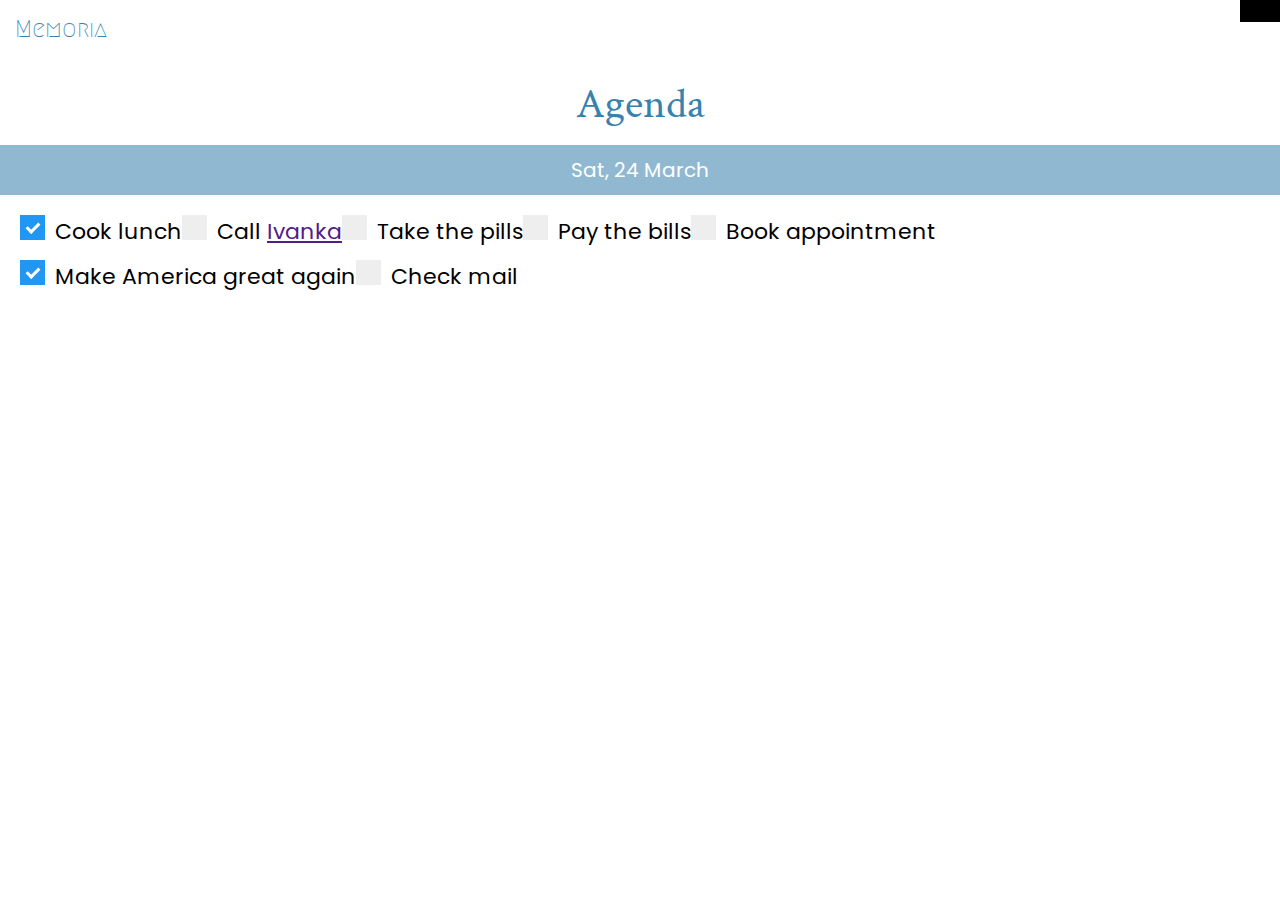
==== src/agenda.html @ 5b6e1f50 "agenda" ====
<!DOCTYPE html>
<html lang="en">
  <head>
    <link
      rel="stylesheet"
      href="https://use.fontawesome.com/releases/v5.7.2/css/all.css"
      integrity="sha384-fnmOCqbTlWIlj8LyTjo7mOUStjsKC4pOpQbqyi7RrhN7udi9RwhKkMHpvLbHG9Sr"
      crossorigin="anonymous"
    />
    <link rel="stylesheet" href="../styles.css" />

    <title>CSS Template</title>
    <meta charset="utf-8" />
    <meta name="viewport" content="width=device-width, initial-scale=1" />
  </head>
  <body onload="getAppointments()">
    <div class="topnav">
      <a href="javascript:void(0);" class="icon" onclick="myFunction()">
        <i class="fas fa-bars"></i>
      </a>
      <p id="logo">Memoria</p>
      <div id="links">
        <a href="#diary">Diary</a>
        <a href="#health">Health</a>
        <a href="#agenda">Agenda</a>
        <a href="#friends-family">Friends & Family</a>
        <a href="#leisure">Leisure</a>
        <a href="#community">My community</a>
      </div>
    </div>

    <div class="greet-text">
      <h1 style="margin-bottom:20px"><span> Agenda </span></h1>
    </div>

    <div class="calendar">
      <p class="alignleft">
        <i style="text-align: left" class="far fa-arrow-alt-circle-left"></i>
      </p>
      <p class="aligncenter">Sat, 24 March</p>
      <p class="alignright"><i class="far fa-arrow-alt-circle-right"></i></p>
    </div>

    <div class="agenda-container">
      <label class="agenda"
        >Cook lunch
        <input type="checkbox" checked="checked" />
        <span class="checkmark"></span>
      </label>
      <label class="agenda"
        >Call <a href="">Ivanka</a>
        <input type="checkbox" />
        <span class="checkmark"></span>
      </label>
      <label class="agenda"
        >Take the pills
        <input type="checkbox" />
        <span class="checkmark"></span>
      </label>
      <label class="agenda"
        >Pay the bills
        <input type="checkbox" />
        <span class="checkmark"></span>
      </label>
      <label class="agenda"
        >Book appointment
        <input type="checkbox" />
        <span class="checkmark"></span>
      </label>
      <label class="agenda"
        >Make America great again
        <input type="checkbox" checked="checked"/>
        <span class="checkmark"></span>
      </label>
      <label class="agenda"
        >Check mail
        <input type="checkbox" />
        <span class="checkmark"></span>
      </label>
    </div>

    <script src="../script.js"></script>
  </body>
</html>
---- styles.css ----
@import url('https://fonts.googleapis.com/css?family=Crimson+Text:300,400,400i,600,600i,700,700i|Megrim|Poppins:400,400i,500,500i,600,600i,700,700i');

* {
    margin: 0;
    padding: 0;
    box-sizing: border-box;
    font-family: 'Poppins', sans-serif;
}

  body {
    background-color: white;
    text-align: center;
  }

  .topnav {
    overflow: hidden;
    /* background-color: slategray; */
    position: relative;
  }

  .topnav a {
    color: white;
    padding: 14px 16px;
    text-decoration: none;
    font-size: 17px;
    display: block;
  }

  .topnav #links {
    display: none;
  }

  .topnav a.icon {
    background: black;
    display: block;
    position: absolute;
    right: 0;
    top: 0;
    padding: 11px 20px;
  }

  .topnav > a > i {
    font-size: 30px;
    color: rgb(102, 101, 101);
    margin-top: 10px;
  }

  .topnav a:hover {
    background-color: white;
    color: black;
  }
  
  #links {
    background-color: #3882AE;
  }

  #logo {
    /* background-color: #3882AE; */
    color: #3882AE;
    font-family: 'Megrim', cursive;
    font-size: 1.5rem;
    padding: 15px;
    float: left;
  }

  .greet-text {
    margin-top: 30px;
    color: #3882AE;
  }

  .greet-text > h1 {
    color: #C4C4C4;
    margin-bottom: 10px;
    font-family: 'Crimson Text', serif;
    line-height: 32px;
    font-weight: 200;
    font-size: 1.7rem;
  }

  .greet-text > h1 > span {
    color: #3882AE;
    font-size: 2.7rem;
    font-family: 'Crimson Text', serif;
  }

  .greet-text > h2 {
    margin-bottom: 10px;
    color: #C4C4C4;
    font-family: 'Crimson Text', serif;
    font-weight: 300;
    font-size: 1.7rem;
  }

  .greet-text > h3 {
    margin-bottom: 10px;
    padding: 10px;
    color: #C4C4C4;
    font-family: 'Crimson Text', serif;
    font-weight: 300;
    font-size: 1.4rem;
  }

  .greet-text > h3 > span {
    font-style: italic;
    font-weight: 600;
    font-size: 1.2rem;
  }

  .greet-text > i {
    font-size: 3rem;
    margin-bottom: 15px;
  }

  .greet-text > p {
    margin: 50px auto 20px auto;
    color: #3882AE;
    font-size: 1.4rem;
    font-weight: 700;
    font-family: 'Poppins', sans-serif;
  }

  .plan-list > div > p {
    line-height: 30px;
    font-family: 'Poppins', sans-serif; 
    margin: 10px 0 10px 0;
    font-size: 1rem;
  }

  .plan-list > div > p > a:visited {
    color: #3882AE;
  }

  .plan-list {
    text-align: left;
    list-style-position: inside;
    line-height: 50px;
}

.plan-list > div > img {
  height: 30px;
  float: left;
  margin-left: 20px;
  margin-right: 15px;
  line-height: 0px;
  color: blue;
}

  .greet-text > img {
    height: 70px;
    margin: 10px;
  }

  .greet-text > h5 {
    margin-top: 0px;
    margin-bottom: 40px;
  }

  .questions {
    background-color: rgb(144, 185, 209);
    margin-top: 30px;
    padding: 20px;
  }

  .questions > button {
    background-color: white;
    border-radius: 10px;
    width: 45vw;
    height: 30px;
    margin-bottom: 20px;
    font-size: 0.8rem;
  }

  .questions > p {
    font-size: 1.1rem;
    padding: 10px;
  }

/*   Health */
.selectable {
  background-color: rgb(189, 216, 231);
  border-radius: 5px;
  padding: 10px;
  margin: 10px 10px 0px 10px !important;
  width: 95%;
}

.medsList {
  display: none;
  list-style: none;
  margin: 10px 0px;
}

.medsList .medsItem.checked {
  color:lightslategray;
  text-decoration: line-through;
  background-color: lightgray;
}

.medsItem {
  margin: auto;
  width: 95%;
  height: 100px;
  text-align: left;
  margin-top: 10px;
  padding: 10px;
  border-radius: 5px;
  border: 1px solid;
  border-color:rgb(139, 133, 133);
}

.medsItemText {
  display:inline-block; 
  margin-top: 5%;
}

.pillImage {
  float: right;
  height: 70px;
  width: 70px;
}

.appoinmentsList {
 margin: 10px 10px;
 display: none;
 text-align: left;
}

.appListItem{
  border-radius: 5px;
  border: 1px solid;
  border-color:rgb(139, 133, 133);
  padding: 10px;
  margin-bottom: 5px;
}

.contactDoctor {
  padding: 10px;
  width: 95%;
  margin: auto;
  border-radius: 5px;
}

.contactIcon {
    font-size: 36px;
    color: #3882AE;
    background-color: yellow;
    border-radius: 50%;
    border: 2px #3882AE solid;
    width: 60px;
    height: 60px;
    display: inline-block;
    margin: 10px 20px;
}

/* Agenda */
.calendar {
  background-color: rgb(144, 185, 209);
  padding: 10px;
  display: inline-flex;
  width: 100%;
  font-size: 20px;
  color: white;
}

.alignleft {
  float: left;
  width:20%;
  text-align:left;
}
.aligncenter {
  float: left;
  width:60%;
  text-align:center;
}
.alignright {
 float: left;
 width:20%;
 text-align:right;
}

.agenda-container {
  margin: 20px;
}

.agenda {
  display: block;
  position: relative;
  padding-left: 35px;
  margin-bottom: 12px;
  float: left;
  text-align: left;
  font-size: 22px;
  -webkit-user-select: none;
  -moz-user-select: none;
  -ms-user-select: none;
  user-select: none;
}

.agenda input {
  position: absolute;
  opacity: 0;
  cursor: pointer;
  height: 0;
  width: 0;
}

.checkmark {
  position: absolute;
  top: 0;
  left: 0;
  height: 25px;
  width: 25px;
  background-color: #eee;
}

.agenda input:checked ~ .checkmark {
  background-color: #2196F3;
}

.checkmark:after {
  content: "";
  position: absolute;
  display: none;
}

.agenda input:checked ~ .checkmark:after {
  display: block;
}

.agenda .checkmark:after {
  left: 9px;
  top: 5px;
  width: 5px;
  height: 10px;
  border: solid white;
  border-width: 0 3px 3px 0;
  -webkit-transform: rotate(45deg);
  -ms-transform: rotate(45deg);
  transform: rotate(45deg);
}
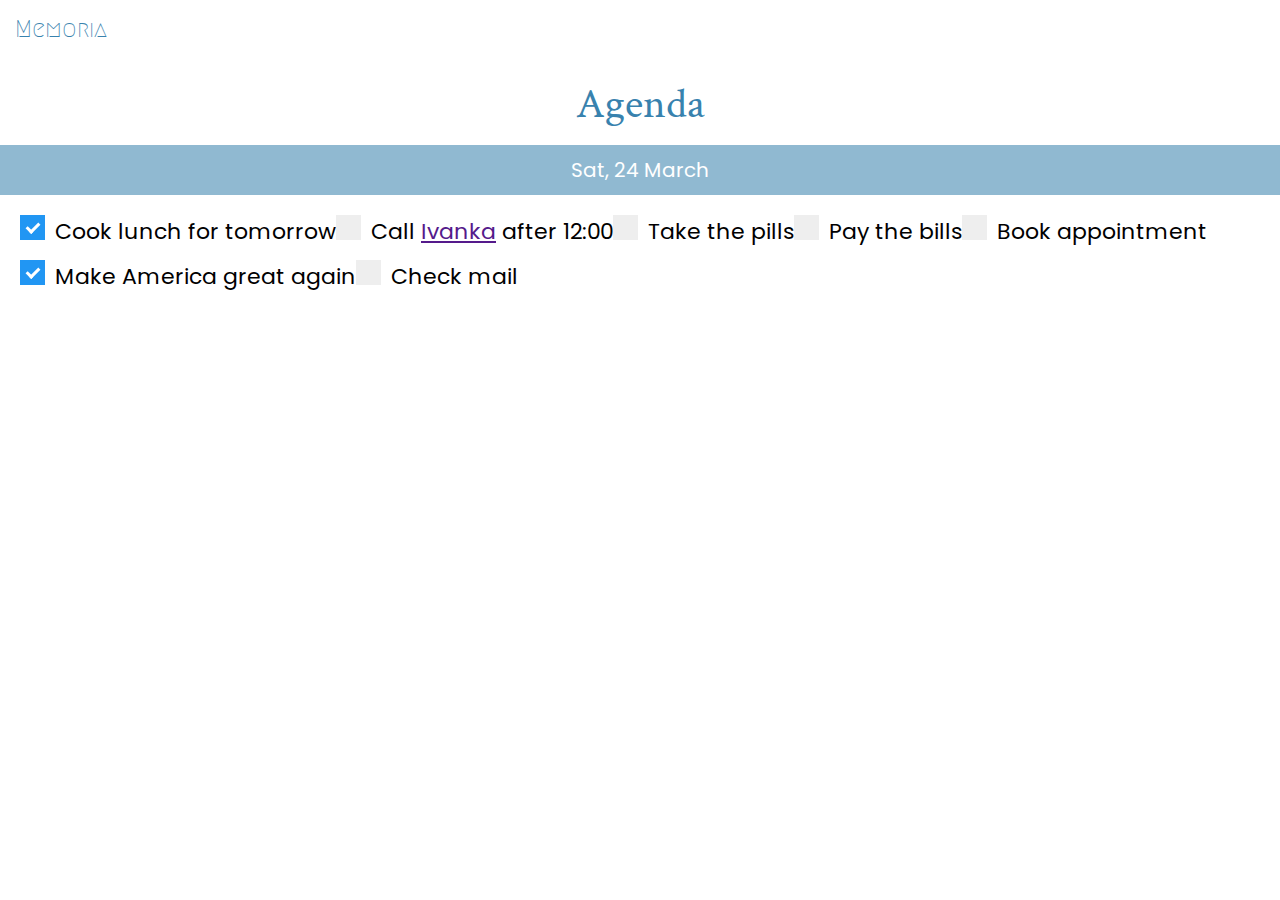
==== commit 73e9d9ec: "all" ====
--- a/src/agenda.html
+++ b/src/agenda.html
@@ -14,20 +14,22 @@
     <meta name="viewport" content="width=device-width, initial-scale=1" />
   </head>
   <body onload="getAppointments()">
-    <div class="topnav">
-      <a href="javascript:void(0);" class="icon" onclick="myFunction()">
-        <i class="fas fa-bars"></i>
-      </a>
-      <p id="logo">Memoria</p>
-      <div id="links">
-        <a href="#diary">Diary</a>
-        <a href="#health">Health</a>
-        <a href="#agenda">Agenda</a>
-        <a href="#friends-family">Friends & Family</a>
-        <a href="#leisure">Leisure</a>
-        <a href="#community">My community</a>
-      </div>
-    </div>
+        <div class="topnav">
+                <a href="javascript:void(0);" class="icon" onclick="myFunction()">
+                    <i class="fas fa-bars"></i>
+                </a>
+                <p id="logo">Memoria</p>
+                <div id="links">
+                    <div class="links-wrapper">
+                        <div class="link-box"><a href="#diary"><p>Diary</p><i class="fas fa-book"></i></a></div>
+                        <div class="link-box"><a href="#health"><p>Health</p><i class="fas fa-file-medical"></i></a></div>
+                        <div class="link-box"><a href="#agenda"><p>Agenda</p><i class="fas fa-calendar-check"></i></a></div>
+                        <div class="link-box"><a href="friends-family.html"><p>Friends & Family</p><i class="fas fa-user-friends"></i></a></div>
+                        <div class="link-box"><a href="leisure.html"><p>Games</p><i class="fas fa-dice"></i></a></div>
+                        <div class="link-box"><a href="community.html"><p>Community</p><i class="fas fa-comments"></i></a></div>
+                    </div>
+                </div>
+            </div>
 
     <div class="greet-text">
       <h1 style="margin-bottom:20px"><span> Agenda </span></h1>
@@ -43,12 +45,12 @@
 
     <div class="agenda-container">
       <label class="agenda"
-        >Cook lunch
+        >Cook lunch for tomorrow
         <input type="checkbox" checked="checked" />
         <span class="checkmark"></span>
       </label>
       <label class="agenda"
-        >Call <a href="">Ivanka</a>
+        >Call <a href="">Ivanka</a> after 12:00
         <input type="checkbox" />
         <span class="checkmark"></span>
       </label>
--- a/styles.css
+++ b/styles.css
@@ -7,11 +7,12 @@
     font-family: 'Poppins', sans-serif;
 }
 
-  body {
+body {
     background-color: white;
     text-align: center;
   }
 
+  /* ------------------ Main Page styles ------------------- */
   .topnav {
     overflow: hidden;
     /* background-color: slategray; */
@@ -31,12 +32,11 @@
   }
 
   .topnav a.icon {
-    background: black;
     display: block;
     position: absolute;
     right: 0;
     top: 0;
-    padding: 11px 20px;
+    padding: 5px 20px;
   }
 
   .topnav > a > i {
@@ -52,6 +52,28 @@
   
   #links {
     background-color: #3882AE;
+    position: relative;
+    top: 55px;
+  }
+
+  .links-wrapper {
+    display: flex;
+    flex-wrap: wrap;
+    justify-content: space-around;
+    width: 100%;
+    position: relative;
+    top: -55px;
+  }
+
+  .link-box {
+    display: inline-block;
+    width: 45vw;
+    height: 15vh;
+  }
+
+  .links-wrapper i {
+    font-size: 2rem;
+    padding: 7px;
   }
 
   #logo {
@@ -120,10 +142,10 @@
   }
 
   .plan-list > div > p {
-    line-height: 30px;
+    line-height: 50px;
     font-family: 'Poppins', sans-serif; 
     margin: 10px 0 10px 0;
-    font-size: 1rem;
+    font-size: 0.9rem;
   }
 
   .plan-list > div > p > a:visited {
@@ -136,7 +158,20 @@
     line-height: 50px;
 }
 
-.plan-list > div > img {
+  .plan-list i {
+    font-size: 25px;
+    float: left;
+    background-color: #EDE22D;
+    border-radius: 50%;
+    border: 2px #3882AE solid;
+    width: 45px;
+    height: 45px;
+    text-align: center;
+    line-height: 43px;
+    margin: 0 15px;
+  }
+
+  .plan-list > div > img {
   height: 30px;
   float: left;
   margin-left: 20px;
@@ -146,7 +181,7 @@
 }
 
   .greet-text > img {
-    height: 70px;
+    height: 90px;
     margin: 10px;
   }
 
@@ -161,8 +196,9 @@
     padding: 20px;
   }
 
-  .questions > button {
-    background-color: white;
+  .questions button {
+    background-color: #EDE22D;
+    /* border: 2px white; */
     border-radius: 10px;
     width: 45vw;
     height: 30px;
@@ -170,9 +206,138 @@
     font-size: 0.8rem;
   }
 
+  .questions button:focus {
+    outline: none;
+  }
+
   .questions > p {
     font-size: 1.1rem;
     padding: 10px;
+  }
+
+
+/* ---------- Friends & Family section styles -------------- */
+
+  .friends-wrapper h1 {
+    font-family: 'Crimson Text', serif;
+    color: #3882AE;
+    font-weight: 300;
+    margin-top: 10px;
+  }
+
+  .friend-box {
+    margin: 20px auto;
+  }
+
+  .friend-box img {
+    border-radius: 50%;
+    width: 90px;
+    height: 90px;
+    float: left;
+    margin-left: 30px;
+  }
+
+  .friend-box p {
+    display: inline-block;
+    font-size: 0.9rem;
+    line-height: 19px;
+    color: rgb(136, 136, 136);
+    padding: 10px;
+  }
+
+  .friend-box p > span{
+    color: #3882AE;
+    font-weight: 500;
+  }
+
+  .friend-box a:hover {
+    cursor: pointer;
+  }
+
+  .friend-box a:visited {
+    color: #3882AE;
+  }
+
+  /* ---------------- Leisure section styles ----------------- */
+
+  .leisure-wrapper h1 {
+    font-family: 'Crimson Text', serif;
+    color: #3882AE;
+    font-weight: 300;
+    margin-top: 10px;
+  }
+
+  .leisure-wrapper h4 {
+    margin: 10px;
+    font-weight: 300;
+    color: rgb(122, 122, 122);
+  }
+
+  .leisure-wrapper p {
+    color: #3882AE;
+    margin-bottom: 30px;
+  }
+
+  .leisure-wrapper img {
+    width: 100px;
+    margin-top: 50px;
+  }
+
+  /* ------------------- Community -------------------- */
+
+  .community-wrapper h1 {
+    font-family: 'Crimson Text', serif;
+    color: #3882AE;
+    font-weight: 300;
+    margin-top: 10px;
+  }
+
+  .community-wrapper h4 {
+    margin: 10px;
+    font-weight: 300;
+    color: #7a7a7a;
+  }
+
+  .chat-wrapper {
+    text-align: left;
+    margin-left: 20px;
+    margin-top: 40px;
+  }
+
+  .chat-wrapper p {
+    display: inline;
+    font-style: italic;
+    color: #3882AE;
+  }
+
+  .chat-wrapper span {
+    font-family: 'Megrim', cursive;
+    font-size: 1.2rem;
+    color: #3882AE;
+  }
+
+  .chat-list {
+    margin: 10px;
+    margin-bottom: 20px;
+  }
+
+  .chat-list i {
+    color: #3882AE;
+    margin: 7px 10px;;
+    font-size: 25px;
+  }
+
+  .chat-list > span > i {
+    color: #7a7a7a;
+    font-size: 1.2rem;
+    margin-right: 15px;
+    margin-left: 10px;
+  }
+
+
+  .chat-list > span > p {
+    color: #7a7a7a;
+    font-size: 1rem;
   }
 
 /*   Health */
@@ -191,7 +356,7 @@
 }
 
 .medsList .medsItem.checked {
-  color:lightslategray;
+  color: lightslategray;
   text-decoration: line-through;
   background-color: lightgray;
 }
@@ -205,11 +370,11 @@
   padding: 10px;
   border-radius: 5px;
   border: 1px solid;
-  border-color:rgb(139, 133, 133);
+  border-color: rgb(139, 133, 133);
 }
 
 .medsItemText {
-  display:inline-block; 
+  display: inline-block;
   margin-top: 5%;
 }
 
@@ -220,15 +385,15 @@
 }
 
 .appoinmentsList {
- margin: 10px 10px;
- display: none;
- text-align: left;
-}
-
-.appListItem{
+  margin: 10px 10px;
+  display: none;
+  text-align: left;
+}
+
+.appListItem {
   border-radius: 5px;
   border: 1px solid;
-  border-color:rgb(139, 133, 133);
+  border-color: rgb(139, 133, 133);
   padding: 10px;
   margin-bottom: 5px;
 }
@@ -241,15 +406,15 @@
 }
 
 .contactIcon {
-    font-size: 36px;
-    color: #3882AE;
-    background-color: yellow;
-    border-radius: 50%;
-    border: 2px #3882AE solid;
-    width: 60px;
-    height: 60px;
-    display: inline-block;
-    margin: 10px 20px;
+  font-size: 36px;
+  color: #3882ae;
+  background-color: yellow;
+  border-radius: 50%;
+  border: 2px #3882ae solid;
+  width: 60px;
+  height: 60px;
+  display: inline-block;
+  margin: 10px 20px;
 }
 
 /* Agenda */
@@ -264,18 +429,18 @@
 
 .alignleft {
   float: left;
-  width:20%;
-  text-align:left;
+  width: 20%;
+  text-align: left;
 }
 .aligncenter {
   float: left;
-  width:60%;
-  text-align:center;
+  width: 60%;
+  text-align: center;
 }
 .alignright {
- float: left;
- width:20%;
- text-align:right;
+  float: left;
+  width: 20%;
+  text-align: right;
 }
 
 .agenda-container {
@@ -314,7 +479,7 @@
 }
 
 .agenda input:checked ~ .checkmark {
-  background-color: #2196F3;
+  background-color: #2196f3;
 }
 
 .checkmark:after {
@@ -337,4 +502,4 @@
   -webkit-transform: rotate(45deg);
   -ms-transform: rotate(45deg);
   transform: rotate(45deg);
-}+}
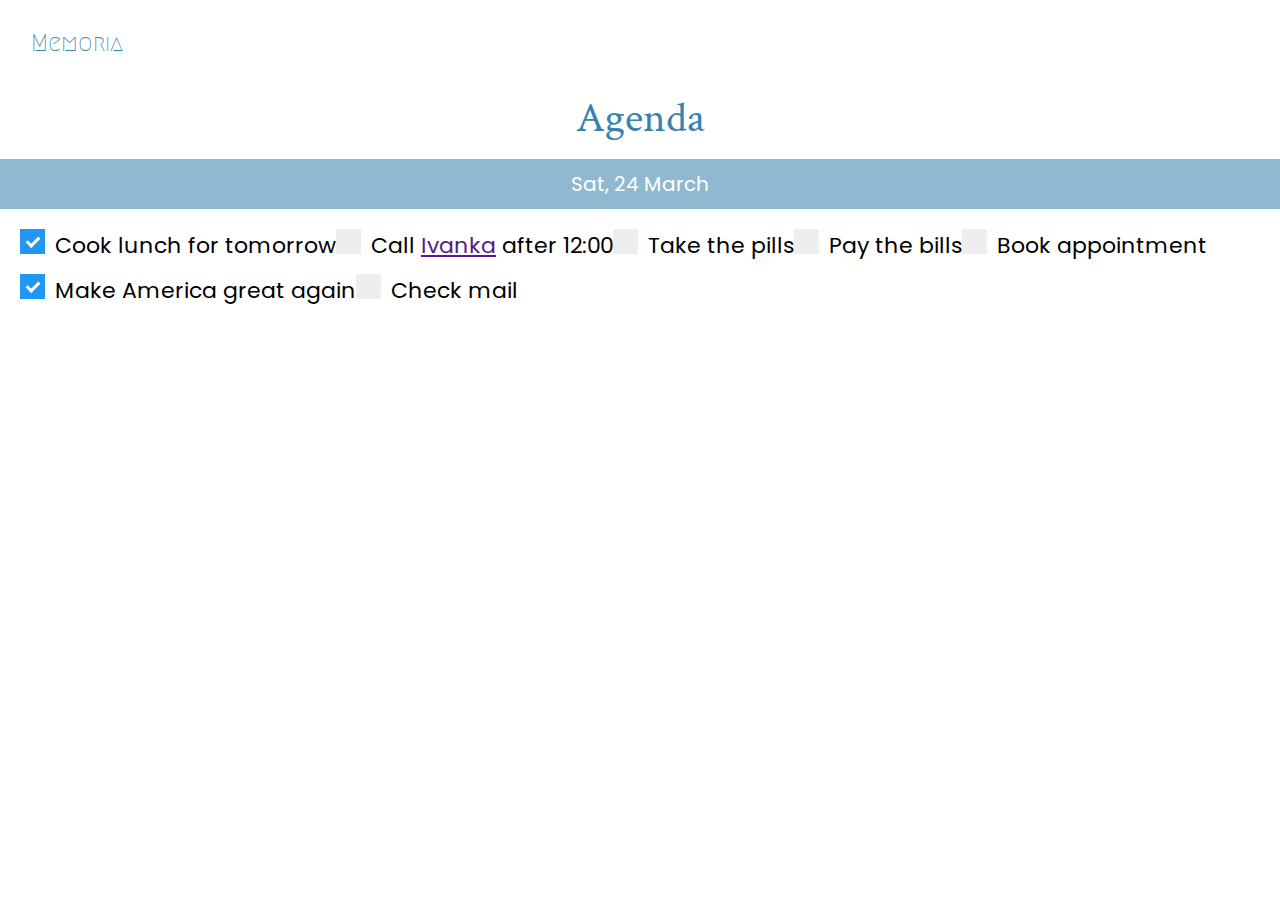
==== commit 1542f9e1: "all again" ====
--- a/src/agenda.html
+++ b/src/agenda.html
@@ -18,16 +18,16 @@
                 <a href="javascript:void(0);" class="icon" onclick="myFunction()">
                     <i class="fas fa-bars"></i>
                 </a>
-                <p id="logo">Memoria</p>
+                <a href="index.html"><p id="logo">Memoria</p></a>
                 <div id="links">
-                    <div class="links-wrapper">
-                        <div class="link-box"><a href="#diary"><p>Diary</p><i class="fas fa-book"></i></a></div>
-                        <div class="link-box"><a href="#health"><p>Health</p><i class="fas fa-file-medical"></i></a></div>
-                        <div class="link-box"><a href="#agenda"><p>Agenda</p><i class="fas fa-calendar-check"></i></a></div>
-                        <div class="link-box"><a href="friends-family.html"><p>Friends & Family</p><i class="fas fa-user-friends"></i></a></div>
-                        <div class="link-box"><a href="leisure.html"><p>Games</p><i class="fas fa-dice"></i></a></div>
-                        <div class="link-box"><a href="community.html"><p>Community</p><i class="fas fa-comments"></i></a></div>
-                    </div>
+                        <div class="links-wrapper">
+                                <div class="link-box"><a href="diary.html"><p>Diary</p><i class="fas fa-book"></i></a></div>
+                                <div class="link-box"><a href="health.html"><p>Health</p><i class="fas fa-file-medical"></i></a></div>
+                                <div class="link-box"><a href="agenda.html"><p>Agenda</p><i class="fas fa-calendar-check"></i></a></div>
+                                <div class="link-box"><a href="friends-family.html"><p>Friends & Family</p><i class="fas fa-user-friends"></i></a></div>
+                                <div class="link-box"><a href="leisure.html"><p>Games</p><i class="fas fa-dice"></i></a></div>
+                                <div class="link-box"><a href="community.html"><p>Community</p><i class="fas fa-comments"></i></a></div>
+                              </div>
                 </div>
             </div>
 
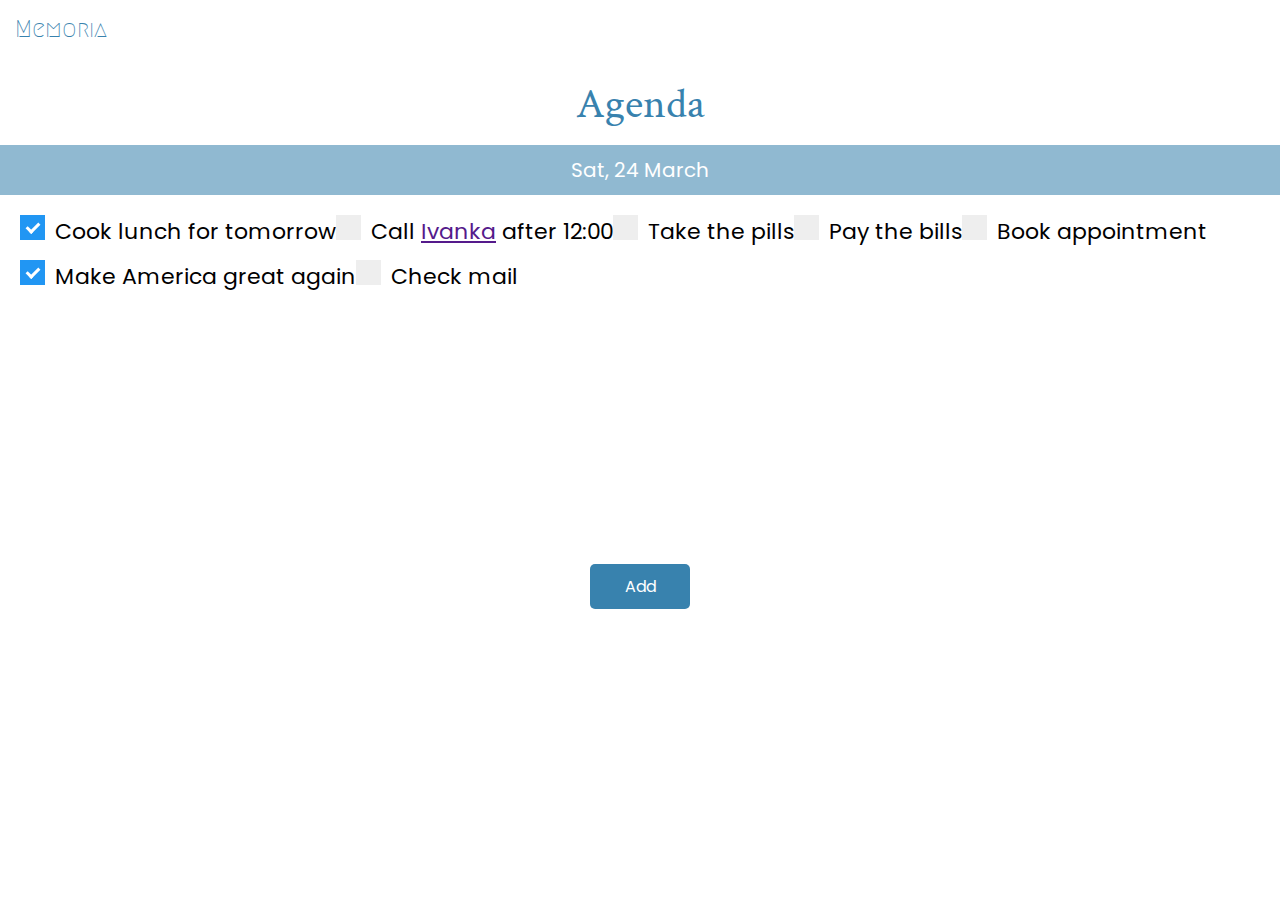
==== commit 532975db: "diary" ====
--- a/src/agenda.html
+++ b/src/agenda.html
@@ -80,6 +80,9 @@
         <span class="checkmark"></span>
       </label>
     </div>
+    
+    <br>
+    <button class="addAgenda">Add</button>
 
     <script src="../script.js"></script>
   </body>
--- a/styles.css
+++ b/styles.css
@@ -21,7 +21,6 @@
 
   .topnav a {
     color: white;
-    padding: 14px 16px;
     text-decoration: none;
     font-size: 17px;
     display: block;
@@ -45,11 +44,6 @@
     margin-top: 10px;
   }
 
-  .topnav a:hover {
-    background-color: white;
-    color: black;
-  }
-  
   #links {
     background-color: #3882AE;
     position: relative;
@@ -418,6 +412,21 @@
 }
 
 /* Agenda */
+
+.addAgenda{
+  background-color: #3882ae;
+  border: none;
+  color: white;
+  text-align: center;
+  text-decoration: none;
+  font-size: 16px;
+  margin: 4px 2px;
+  cursor: pointer;
+  padding: 10px;
+  width: 100px;
+  border-radius: 5px;
+}
+
 .calendar {
   background-color: rgb(144, 185, 209);
   padding: 10px;
@@ -445,6 +454,7 @@
 
 .agenda-container {
   margin: 20px;
+  height: 300px;
 }
 
 .agenda {
@@ -503,3 +513,97 @@
   -ms-transform: rotate(45deg);
   transform: rotate(45deg);
 }
+
+
+/*  Diary */
+
+.diarynav > a {
+  text-decoration: none;
+  display: inline-block;
+  padding: 6px 16px;
+  
+}
+
+.diarynav > a:hover {
+  background-color: #ddd;
+  color: black;
+}
+
+.previous {
+  background-color: #f1f1f1;
+  color: black;
+  margin-right: 200px;
+}
+
+.next {
+  background-color: white;
+  color: black;
+  margin-left: 20px;
+}
+
+.round {
+  border-radius: 50%;
+}
+
+
+.diarynav {
+  background-color: darkblue;
+  color: white;
+  padding: 8px;
+}
+
+#curdata {
+  font-size: 20px;
+}
+
+.record > h3 {
+  margin-top: 23px;
+}
+
+.recordingImage {
+  width: 120px;
+  height: 120px;
+  margin-top: 15px;
+ 
+}
+
+.plusImage {
+  width: 50px;
+  height: 50px;
+  margin-top: 15px;
+}
+
+.noteImage {
+  width: 118px;
+  height: 118px;
+  margin-top: 15px;
+}
+
+.playImage {
+  width: 30px;
+  height: 30px;
+  margin-top: 15px;
+  float: left;
+  margin-left: 15px;
+
+}
+
+.pauseImage {
+  width: 26px;
+  height: 26px;
+  margin-top: 15px;
+  float: left;
+  margin-left: 3px;
+}
+
+.playpause {
+  display: inline;
+}
+
+.trackImage {
+  width: 200px;
+  height: 50px;
+  margin-top: 5px;
+  float: left;
+  margin-left: 10px;
+}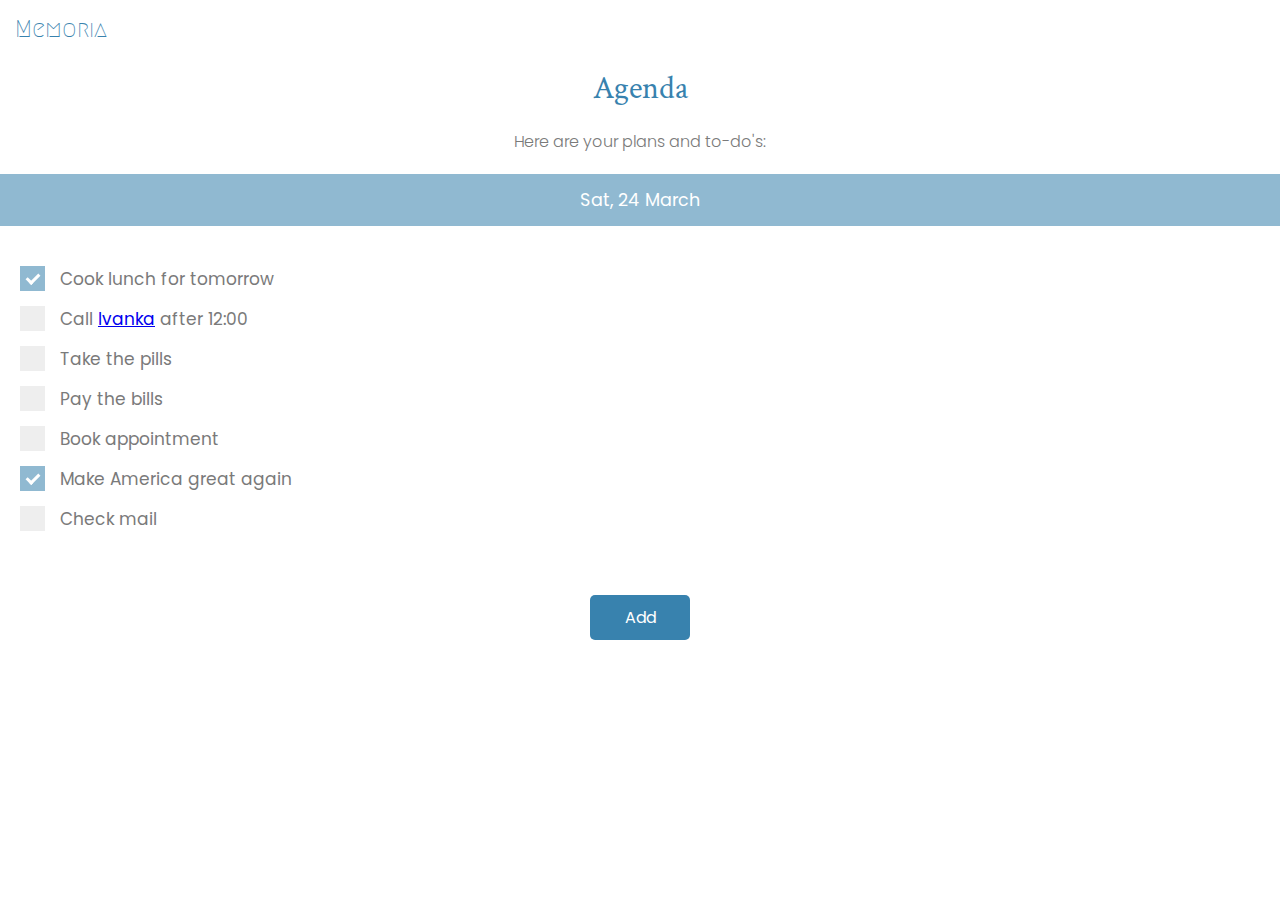
==== commit bd2f8746: "edited styles of agenda and diary" ====
--- a/src/agenda.html
+++ b/src/agenda.html
@@ -9,7 +9,7 @@
     />
     <link rel="stylesheet" href="../styles.css" />
 
-    <title>CSS Template</title>
+    <title>Agenda</title>
     <meta charset="utf-8" />
     <meta name="viewport" content="width=device-width, initial-scale=1" />
   </head>
@@ -27,19 +27,20 @@
                                 <div class="link-box"><a href="friends-family.html"><p>Friends & Family</p><i class="fas fa-user-friends"></i></a></div>
                                 <div class="link-box"><a href="leisure.html"><p>Games</p><i class="fas fa-dice"></i></a></div>
                                 <div class="link-box"><a href="community.html"><p>Community</p><i class="fas fa-comments"></i></a></div>
-                              </div>
+                        </div>
                 </div>
             </div>
 
-    <div class="greet-text">
-      <h1 style="margin-bottom:20px"><span> Agenda </span></h1>
+    <div class="agenda-text">
+      <h1>Agenda</h1>
+      <h4>Here are your plans and to-do's:</h4>
     </div>
 
     <div class="calendar">
       <p class="alignleft">
         <i style="text-align: left" class="far fa-arrow-alt-circle-left"></i>
       </p>
-      <p class="aligncenter">Sat, 24 March</p>
+      <p class="aligncenter">Sat, 24 March</p><i class="fas fa-calendar-alt"></i>
       <p class="alignright"><i class="far fa-arrow-alt-circle-right"></i></p>
     </div>
 
@@ -50,7 +51,7 @@
         <span class="checkmark"></span>
       </label>
       <label class="agenda"
-        >Call <a href="">Ivanka</a> after 12:00
+        >Call <a href="friends-family.html">Ivanka</a> after 12:00
         <input type="checkbox" />
         <span class="checkmark"></span>
       </label>
--- a/styles.css
+++ b/styles.css
@@ -40,7 +40,7 @@
 
   .topnav > a > i {
     font-size: 30px;
-    color: rgb(102, 101, 101);
+    color: #7a7a7a;
     margin-top: 10px;
   }
 
@@ -56,7 +56,7 @@
     justify-content: space-around;
     width: 100%;
     position: relative;
-    top: -55px;
+    top: -45px;
   }
 
   .link-box {
@@ -71,7 +71,6 @@
   }
 
   #logo {
-    /* background-color: #3882AE; */
     color: #3882AE;
     font-family: 'Megrim', cursive;
     font-size: 1.5rem;
@@ -85,7 +84,7 @@
   }
 
   .greet-text > h1 {
-    color: #C4C4C4;
+    color: #969595;
     margin-bottom: 10px;
     font-family: 'Crimson Text', serif;
     line-height: 32px;
@@ -101,7 +100,7 @@
 
   .greet-text > h2 {
     margin-bottom: 10px;
-    color: #C4C4C4;
+    color: #969595;
     font-family: 'Crimson Text', serif;
     font-weight: 300;
     font-size: 1.7rem;
@@ -110,7 +109,7 @@
   .greet-text > h3 {
     margin-bottom: 10px;
     padding: 10px;
-    color: #C4C4C4;
+    color: #969595;
     font-family: 'Crimson Text', serif;
     font-weight: 300;
     font-size: 1.4rem;
@@ -185,19 +184,19 @@
   }
 
   .questions {
-    background-color: rgb(144, 185, 209);
+    background-color: #90b9d1;
     margin-top: 30px;
     padding: 20px;
   }
 
   .questions button {
     background-color: #EDE22D;
-    /* border: 2px white; */
-    border-radius: 10px;
+    border-radius: 15px;
     width: 45vw;
-    height: 30px;
+    height: 35px;
     margin-bottom: 20px;
-    font-size: 0.8rem;
+    font-size: 1rem;
+    color: #5f5f5f;
   }
 
   .questions button:focus {
@@ -205,7 +204,10 @@
   }
 
   .questions > p {
-    font-size: 1.1rem;
+    color: white;
+    font-weight: 200;
+    letter-spacing: 2px;
+    font-size: 1rem;
     padding: 10px;
   }
 
@@ -217,6 +219,13 @@
     color: #3882AE;
     font-weight: 300;
     margin-top: 10px;
+  }
+
+  .friends-wrapper h4 {
+    margin: 10px;
+    font-weight: 300;
+    color: #7a7a7a;
+    margin-bottom: 20px;
   }
 
   .friend-box {
@@ -264,7 +273,7 @@
   .leisure-wrapper h4 {
     margin: 10px;
     font-weight: 300;
-    color: rgb(122, 122, 122);
+    color: #7a7a7a;
   }
 
   .leisure-wrapper p {
@@ -334,13 +343,38 @@
     font-size: 1rem;
   }
 
-/*   Health */
+/* -----------------  Health ----------------- */
+
+.health-text span {
+  font-family: 'Crimson Text', serif;
+    color: #3882AE;
+    font-weight: 300;
+    margin-top: 10px;
+}
+
+.health-text h1 {
+  margin-bottom: 30px;
+}
+
+.health-text h4 {
+  margin: 10px;
+  font-weight: 300;
+  color: #7a7a7a;
+  margin-bottom: 20px;
+}
+
 .selectable {
-  background-color: rgb(189, 216, 231);
-  border-radius: 5px;
+  /* background-color: #EDE22D; */
+  background-color: #90b9d1;
+  border-radius: 10px;
   padding: 10px;
   margin: 10px 10px 0px 10px !important;
   width: 95%;
+}
+
+.health-text p {
+  font-weight: 300;
+  color: white;
 }
 
 .medsList {
@@ -365,17 +399,23 @@
   border-radius: 5px;
   border: 1px solid;
   border-color: rgb(139, 133, 133);
+  font-family: 'Poppins', sans-serif;
 }
 
 .medsItemText {
   display: inline-block;
   margin-top: 5%;
+  font-family: 'Poppins', sans-serif;
+  font-size: 0.9rem;
+  color: #7a7a7a;
 }
 
 .pillImage {
   float: right;
-  height: 70px;
-  width: 70px;
+  height: 50px;
+  width: 50px;
+  margin-top: 15px;
+  margin-right: 5px;
 }
 
 .appoinmentsList {
@@ -397,24 +437,47 @@
   width: 95%;
   margin: auto;
   border-radius: 5px;
-}
-
-.contactIcon {
+  justify-content: space-around;
+}
+
+.contactDoctor p {
+  font-size: 1rem;
+  color: #7a7a7a;
+  font-family: 'Poppins', sans-serif;
+}
+
+.contactDoctor-box {
+  width: 20vw;
+}
+
+.contactIcon i {
   font-size: 36px;
   color: #3882ae;
-  background-color: yellow;
-  border-radius: 50%;
-  border: 2px #3882ae solid;
   width: 60px;
   height: 60px;
   display: inline-block;
-  margin: 10px 20px;
-}
-
-/* Agenda */
+  margin-top: 20px;
+}
+
+/* ---------------- Agenda ------------------ */
+
+.agenda-text h1 {
+  font-family: 'Crimson Text', serif;
+  color: #3882AE;
+  font-weight: 300;
+  margin-top: 10px;
+  margin-bottom: 20px;
+}
+
+.agenda-text h4 {
+  margin: 10px;
+  font-weight: 300;
+  color: #7a7a7a;
+  margin-bottom: 20px;
+}
 
 .addAgenda{
-  background-color: #3882ae;
+  background-color: #3882AE;
   border: none;
   color: white;
   text-align: center;
@@ -427,8 +490,12 @@
   border-radius: 5px;
 }
 
+.addAgenda:focus {
+  outline: none;
+}
+
 .calendar {
-  background-color: rgb(144, 185, 209);
+  background-color: #90b9d1;
   padding: 10px;
   display: inline-flex;
   width: 100%;
@@ -445,6 +512,8 @@
   float: left;
   width: 60%;
   text-align: center;
+  font-size: 1.1rem;
+  line-height: 2rem;
 }
 .alignright {
   float: left;
@@ -454,17 +523,18 @@
 
 .agenda-container {
   margin: 20px;
+  padding-top: 20px;
   height: 300px;
 }
 
 .agenda {
+  color: #7a7a7a;
   display: block;
   position: relative;
-  padding-left: 35px;
-  margin-bottom: 12px;
-  float: left;
+  padding-left: 40px;
+  margin-bottom: 14px;
   text-align: left;
-  font-size: 22px;
+  font-size: 17px;
   -webkit-user-select: none;
   -moz-user-select: none;
   -ms-user-select: none;
@@ -477,6 +547,10 @@
   cursor: pointer;
   height: 0;
   width: 0;
+}
+
+.agenda a:visited {
+  color: #7a7a7a;
 }
 
 .checkmark {
@@ -489,7 +563,7 @@
 }
 
 .agenda input:checked ~ .checkmark {
-  background-color: #2196f3;
+  background-color: #90b9d1;
 }
 
 .checkmark:after {
@@ -515,7 +589,22 @@
 }
 
 
-/*  Diary */
+/* ---------------- Diary ----------------- */
+
+.diary-text h1 {
+  font-family: 'Crimson Text', serif;
+  color: #3882AE;
+  font-weight: 300;
+  margin-top: 10px;
+  margin-bottom: 20px;
+}
+
+.diary-text h4 {
+  margin: 15px;
+  font-weight: 300;
+  color: #7a7a7a;
+  margin-bottom: 10px;
+}
 
 .diarynav > a {
   text-decoration: none;
@@ -556,6 +645,11 @@
   font-size: 20px;
 }
 
+.record {
+  display: flex;
+  margin-bottom: 20px;
+}
+
 .record > h3 {
   margin-top: 23px;
 }
@@ -564,36 +658,50 @@
   width: 120px;
   height: 120px;
   margin-top: 15px;
- 
-}
-
-.plusImage {
-  width: 50px;
-  height: 50px;
-  margin-top: 15px;
-}
-
-.noteImage {
-  width: 118px;
-  height: 118px;
-  margin-top: 15px;
-}
-
-.playImage {
-  width: 30px;
-  height: 30px;
-  margin-top: 15px;
-  float: left;
-  margin-left: 15px;
-
-}
-
-.pauseImage {
-  width: 26px;
-  height: 26px;
-  margin-top: 15px;
-  float: left;
-  margin-left: 3px;
+}
+
+.record-box {
+  width: 50vw;
+}
+
+.record-box h3 {
+  color: #3882ae;
+  font-size: 0.8rem;
+  padding: 10px 20px 10px 20px;
+  font-weight: 300;
+}
+
+.record-box i {
+  font-size: 50px;
+  background-color: #d4d3d3;
+  border-radius: 50%;
+  width: 100px;
+  height: 100px;
+  line-height: 95px;
+  color: #3882ae;
+}
+
+.record-box h4 {
+  font-size: 0.8rem;
+  margin: 20px 30px 0 30px;
+  font-weight: 300;
+  color: #7a7a7a;
+}
+
+#plus-sign {
+  font-size: 20px;
+  background-color: white;
+  border: none;
+  width: 20px;
+  height: 20px;
+  color: #464545;
+  margin-bottom: 20px;
+  line-height: 40px;
+}
+
+.record-list {
+  color: #464545;
+  margin-bottom: 15px;
 }
 
 .playpause {
@@ -602,8 +710,41 @@
 
 .trackImage {
   width: 200px;
-  height: 50px;
+  height: 30px;
+  margin-left: 10px;
+}
+
+.note-box i {
+  font-size: 27px;
+  line-height: 25px;
+  display: inline;
+  color: #464545;
+  padding: 8px;
   margin-top: 5px;
-  float: left;
-  margin-left: 10px;
+}
+
+.note-box p {
+  color: #7a7a7a;
+  margin: 5px;
+}
+.note-box {
+  margin: 10px;
+}
+
+.calendar i {
+  color: white;
+  font-size: 1.7rem;
+}
+
+.diary-search {
+  width: 300px;
+  height: 30px;
+  border: 1px rgb(163, 163, 163) solid;
+  text-align: center;
+  border-radius: 15px;
+  margin-bottom: 15px;
+}
+
+.diary-search:focus {
+  outline: none;
 }